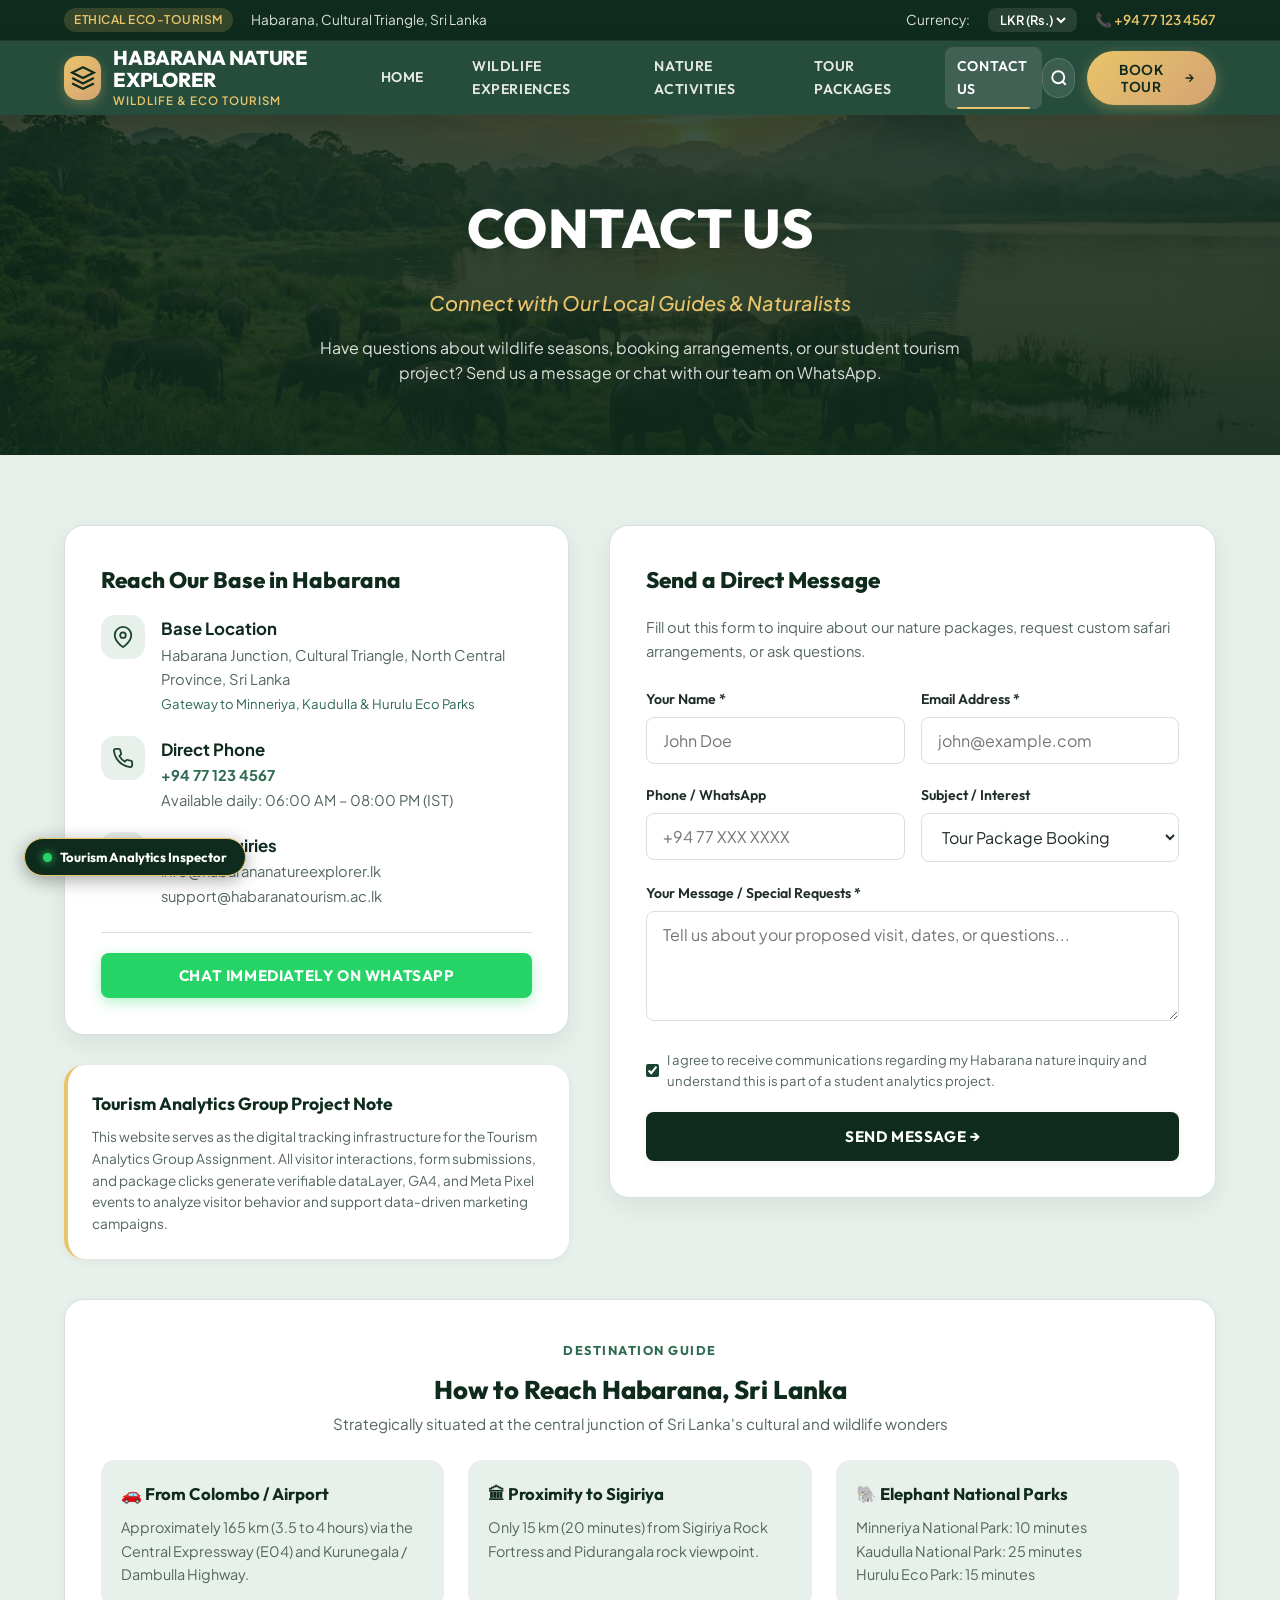
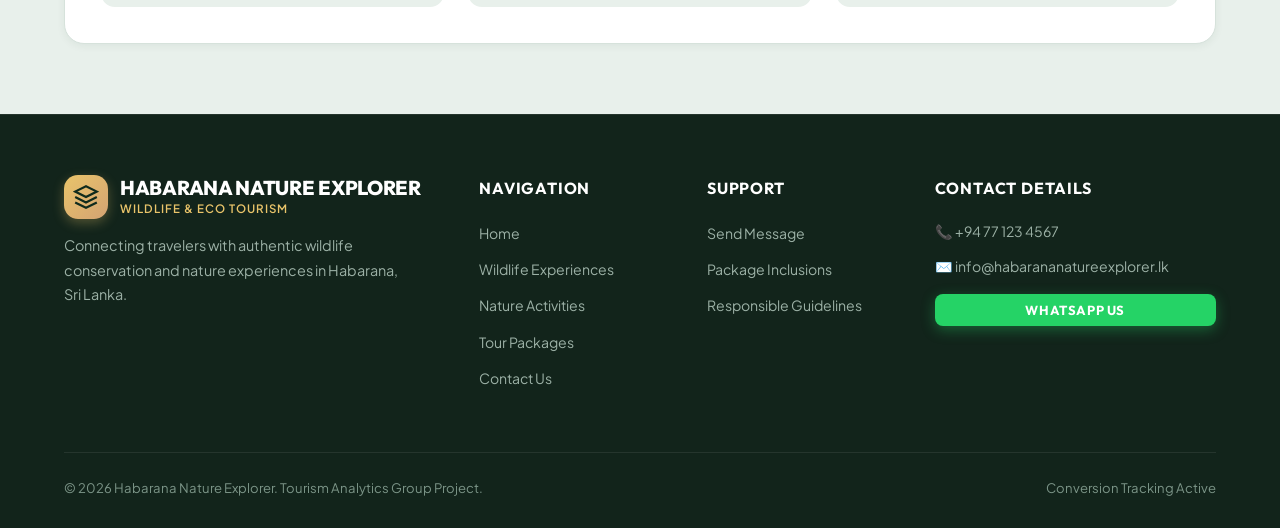
==== contact.html @ 4ec45e7d "Initial commit of Habarana Nature Explorer tourism website with GTM and GA4 tracking" ====
<!DOCTYPE html>
<html lang="en">
<head>
  <meta charset="UTF-8">
  <meta name="viewport" content="width=device-width, initial-scale=1.0">
  
  <title>Contact Us | Habarana Nature Explorer Sri Lanka</title>
  <meta name="description" content="Get in touch with Habarana Nature Explorer for wildlife safari bookings, guided nature walks, birdwatching tours, and student project inquiries.">
  <meta name="keywords" content="contact Habarana safari, book Sri Lanka wildlife tour, Habarana guide contact">
  
  <!-- Open Graph -->
  <meta property="og:title" content="Contact Us | Habarana Nature Explorer">
  <meta property="og:description" content="Reach our local nature naturalists and guides in Habarana, Sri Lanka.">
  <meta property="og:image" content="assets/images/hero-elephants.jpg">

  <!-- Google Tag Manager -->
  <script>
    (function(w,d,s,l,i){w[l]=w[l]||[];w[l].push({'gtm.start':
    new Date().getTime(),event:'gtm.js'});var f=d.getElementsByTagName(s)[0],
    j=d.createElement(s),dl=l!='dataLayer'?'&l='+l:'';j.async=true;j.src=
    'https://www.googletagmanager.com/gtm.js?id='+i+dl;f.parentNode.insertBefore(j,f);
    })(window,document,'script','dataLayer','GTM-HNE2026');
  </script>

  <!-- Google Analytics 4 (GA4) -->
  <script async src="https://www.googletagmanager.com/gtag/js?id=G-HNE9876543"></script>
  <script>
    window.dataLayer = window.dataLayer || [];
    function gtag(){dataLayer.push(arguments);}
    gtag('js', new Date());
    gtag('config', 'G-HNE9876543');
  </script>

  <!-- Meta Pixel Code -->
  <script>
    !function(f,b,e,v,n,t,s)
    {if(f.fbq)return;n=f.fbq=function(){n.callMethod?
    n.callMethod.apply(n,arguments):n.queue.push(arguments)};
    if(!f._fbq)f._fbq=n;n.push=n;n.loaded=!0;n.version='2.0';
    n.queue=[];t=b.createElement(e);t.async=!0;
    t.src=v;s=b.getElementsByTagName(e)[0];
    s.parentNode.insertBefore(t,s)}(window, document,'script',
    'https://connect.facebook.net/en_US/fbevents.js');
    fbq('init', '3829481729482910');
    fbq('track', 'PageView');
  </script>
  <noscript>
    <img height="1" width="1" style="display:none" 
         src="https://www.facebook.com/tr?id=3829481729482910&ev=PageView&noscript=1"/>
  </noscript>

  <link rel="stylesheet" href="assets/css/styles.css">
</head>
<body>
  <noscript>
    <iframe src="https://www.googletagmanager.com/ns.html?id=GTM-HNE2026"
            height="0" width="0" style="display:none;visibility:hidden"></iframe>
  </noscript>

  <a href="#mainContent" class="skip-link">Skip to content</a>

  <!-- Top Announcement Bar -->
  <aside class="top-bar" aria-label="Announcement & Currency Switcher">
    <div class="container top-bar-content">
      <div class="top-bar-left">
        <span class="top-pill">Ethical Eco-Tourism</span>
        <span>Habarana, Cultural Triangle, Sri Lanka</span>
      </div>
      <div class="top-bar-right">
        <span>Currency:</span>
        <div class="currency-toggle">
          <select id="currencySelector" aria-label="Select Currency">
            <option value="LKR" selected>LKR (Rs.)</option>
            <option value="USD">USD ($)</option>
            <option value="EUR">EUR (€)</option>
            <option value="GBP">GBP (£)</option>
          </select>
        </div>
        <a href="tel:+94771234567" style="color:var(--accent-gold); font-weight:600;">
          📞 +94 77 123 4567
        </a>
      </div>
    </div>
  </aside>

  <!-- Navigation Header -->
  <header class="site-header" role="banner">
    <div class="container nav-wrapper">
      <a href="index.html" class="site-logo">
        <div class="logo-badge">
          <svg viewBox="0 0 24 24" fill="none" stroke="currentColor" stroke-width="2">
            <path d="M12 2L2 7l10 5 10-5-10-5zM2 17l10 5 10-5M2 12l10 5 10-5"/>
          </svg>
        </div>
        <div class="logo-text">
          <span class="logo-title">Habarana Nature Explorer</span>
          <span class="logo-subtitle">Wildlife & Eco Tourism</span>
        </div>
      </a>

      <nav id="mainNav" class="nav-links" role="navigation">
        <a href="index.html" class="nav-link">Home</a>
        <a href="wildlife-experiences.html" class="nav-link">Wildlife Experiences</a>
        <a href="nature-activities.html" class="nav-link">Nature Activities</a>
        <a href="tour-packages.html" class="nav-link">Tour Packages</a>
        <a href="contact.html" class="nav-link active">Contact Us</a>
      </nav>

      <div class="nav-actions">
        <button id="searchTriggerBtn" class="search-trigger-btn" aria-label="Search website content">
          <svg width="18" height="18" viewBox="0 0 24 24" fill="none" stroke="currentColor" stroke-width="2.5">
            <circle cx="11" cy="11" r="8"/>
            <path d="m21 21-4.35-4.35"/>
          </svg>
        </button>

        <button class="btn-header-cta" data-open-booking="Contact Us Page Booking">
          <span>Book Tour</span>
          <svg width="16" height="16" viewBox="0 0 24 24" fill="none" stroke="currentColor" stroke-width="2.5">
            <path d="M5 12h14M12 5l7 7-7 7"/>
          </svg>
        </button>

        <button id="mobileMenuToggle" class="mobile-menu-btn" aria-label="Toggle navigation">
          <svg width="28" height="28" viewBox="0 0 24 24" fill="none" stroke="currentColor" stroke-width="2.5">
            <path d="M3 12h18M3 6h18M3 18h18"/>
          </svg>
        </button>
      </div>
    </div>
  </header>

  <!-- Page Header Sub-Hero -->
  <main id="mainContent">
    <section class="page-hero" style="background-image: url('assets/images/hero-elephants.jpg');">
      <div class="page-hero-overlay"></div>
      <div class="container page-hero-content">
        <h1 class="page-hero-title">CONTACT US</h1>
        <p class="page-hero-subtitle">Connect with Our Local Guides & Naturalists</p>
        <p class="page-hero-desc">
          Have questions about wildlife seasons, booking arrangements, or our student tourism project? Send us a message or chat with our team on WhatsApp.
        </p>
      </div>
    </section>

    <!-- Main Content: Contact Form & Info -->
    <section class="section section-sage">
      <div class="container">
        <div class="contact-layout">
          <!-- Left Column: Contact Details & Info -->
          <div>
            <div class="contact-card" style="margin-bottom: 30px;">
              <h2 class="contact-info-title">Reach Our Base in Habarana</h2>
              
              <div class="contact-method">
                <div class="contact-icon-box">
                  <svg width="22" height="22" viewBox="0 0 24 24" fill="none" stroke="currentColor" stroke-width="2">
                    <path d="M21 10c0 7-9 13-9 13s-9-6-9-13a9 9 0 0 1 18 0z"/>
                    <circle cx="12" cy="10" r="3"/>
                  </svg>
                </div>
                <div>
                  <h3 style="font-size:1.05rem; font-weight:700; color:var(--primary-dark);">Base Location</h3>
                  <p style="color:var(--text-muted); font-size:0.92rem;">
                    Habarana Junction, Cultural Triangle, North Central Province, Sri Lanka<br>
                    <span style="font-size:0.82rem; color:var(--primary-light);">Gateway to Minneriya, Kaudulla & Hurulu Eco Parks</span>
                  </p>
                </div>
              </div>

              <div class="contact-method">
                <div class="contact-icon-box">
                  <svg width="22" height="22" viewBox="0 0 24 24" fill="none" stroke="currentColor" stroke-width="2">
                    <path d="M22 16.92v3a2 2 0 0 1-2.18 2 19.79 19.79 0 0 1-8.63-3.07 19.5 19.5 0 0 1-6-6 19.79 19.79 0 0 1-3.07-8.67A2 2 0 0 1 4.11 2h3a2 2 0 0 1 2 1.72 12.84 12.84 0 0 0 .7 2.81 2 2 0 0 1-.45 2.11L8.09 9.91a16 16 0 0 0 6 6l1.27-1.27a2 2 0 0 1 2.11-.45 12.84 12.84 0 0 0 2.81.7A2 2 0 0 1 22 16.92z"/>
                  </svg>
                </div>
                <div>
                  <h3 style="font-size:1.05rem; font-weight:700; color:var(--primary-dark);">Direct Phone</h3>
                  <p style="color:var(--text-muted); font-size:0.92rem;">
                    <a href="tel:+94771234567" style="color:var(--primary-light); font-weight:700;">+94 77 123 4567</a><br>
                    Available daily: 06:00 AM – 08:00 PM (IST)
                  </p>
                </div>
              </div>

              <div class="contact-method">
                <div class="contact-icon-box">
                  <svg width="22" height="22" viewBox="0 0 24 24" fill="none" stroke="currentColor" stroke-width="2">
                    <path d="M4 4h16c1.1 0 2 .9 2 2v12c0 1.1-.9 2-2 2H4c-1.1 0-2-.9-2-2V6c0-1.1.9-2 2-2z"/>
                    <polyline points="22,6 12,13 2,6"/>
                  </svg>
                </div>
                <div>
                  <h3 style="font-size:1.05rem; font-weight:700; color:var(--primary-dark);">Email Inquiries</h3>
                  <p style="color:var(--text-muted); font-size:0.92rem;">
                    info@habarananatureexplorer.lk<br>
                    support@habaranatourism.ac.lk
                  </p>
                </div>
              </div>

              <div style="margin-top:24px; padding-top:20px; border-top:1px solid var(--border-light);">
                <button class="btn btn-whatsapp btn-block" onclick="window.open('https://wa.me/94771234567?text=Hello%20Habarana%20Nature%20Explorer,%20I%20am%20contacting%20you%20from%20the%20website', '_blank')" data-package="Contact Page WhatsApp">
                  <span>Chat Immediately on WhatsApp</span>
                </button>
              </div>
            </div>

            <!-- Academic Note Card -->
            <div style="background:white; border-radius:var(--radius-lg); padding:24px; border-left:4px solid var(--accent-gold); box-shadow:var(--shadow-sm);">
              <h4 style="font-family:var(--font-heading); font-size:1.1rem; color:var(--primary-dark); font-weight:700; margin-bottom:8px;">
                Tourism Analytics Group Project Note
              </h4>
              <p style="font-size:0.85rem; color:var(--text-muted); line-height:1.6;">
                This website serves as the digital tracking infrastructure for the Tourism Analytics Group Assignment. All visitor interactions, form submissions, and package clicks generate verifiable dataLayer, GA4, and Meta Pixel events to analyze visitor behavior and support data-driven marketing campaigns.
              </p>
            </div>
          </div>

          <!-- Right Column: Interactive Contact Form -->
          <div class="contact-card">
            <h2 class="contact-info-title">Send a Direct Message</h2>
            <p style="color:var(--text-muted); font-size:0.92rem; margin-bottom:24px;">
              Fill out this form to inquire about our nature packages, request custom safari arrangements, or ask questions.
            </p>

            <form id="mainContactForm">
              <div class="form-row">
                <div class="form-group">
                  <label class="form-label" for="contactName">Your Name *</label>
                  <input type="text" id="contactName" class="form-control" placeholder="John Doe" required>
                </div>
                <div class="form-group">
                  <label class="form-label" for="contactEmail">Email Address *</label>
                  <input type="email" id="contactEmail" class="form-control" placeholder="john@example.com" required>
                </div>
              </div>

              <div class="form-row">
                <div class="form-group">
                  <label class="form-label" for="contactPhone">Phone / WhatsApp</label>
                  <input type="tel" id="contactPhone" class="form-control" placeholder="+94 77 XXX XXXX">
                </div>
                <div class="form-group">
                  <label class="form-label" for="contactCategory">Subject / Interest</label>
                  <select id="contactCategory" class="form-control">
                    <option value="Package Booking">Tour Package Booking</option>
                    <option value="Wildlife Safari">Wildlife Safari Excursion</option>
                    <option value="Birdwatching Guide">Birdwatching Guided Tour</option>
                    <option value="Nature Photography">Nature Photography Inquiries</option>
                    <option value="Academic Inquiry">Tourism Analytics Project Inquiry</option>
                    <option value="Other">General Question</option>
                  </select>
                </div>
              </div>

              <div class="form-group">
                <label class="form-label" for="contactMessage">Your Message / Special Requests *</label>
                <textarea id="contactMessage" class="form-control" rows="4" placeholder="Tell us about your proposed visit, dates, or questions..." required></textarea>
              </div>

              <div style="margin-bottom:20px;">
                <label style="display:flex; align-items:center; gap:8px; font-size:0.82rem; color:var(--text-muted); cursor:pointer;">
                  <input type="checkbox" required checked style="accent-color:var(--primary);">
                  I agree to receive communications regarding my Habarana nature inquiry and understand this is part of a student analytics project.
                </label>
              </div>

              <button type="submit" class="btn btn-dark btn-block" style="padding:15px;" data-analytics-event="submit_main_contact">
                Send Message &rarr;
              </button>
            </form>
          </div>
        </div>

        <!-- Location Guide Card -->
        <div style="background:white; border-radius:var(--radius-lg); padding:36px; margin-top:40px; border:1px solid var(--border-light); box-shadow:var(--shadow-sm);">
          <div class="section-header" style="margin-bottom:24px;">
            <span class="section-tag">Destination Guide</span>
            <h3 style="font-family:var(--font-heading); font-size:1.6rem; color:var(--primary-dark); font-weight:800;">
              How to Reach Habarana, Sri Lanka
            </h3>
            <p style="color:var(--text-muted); font-size:0.95rem;">Strategically situated at the central junction of Sri Lanka's cultural and wildlife wonders</p>
          </div>

          <div style="display:grid; grid-template-columns:repeat(auto-fit, minmax(240px, 1fr)); gap:24px; font-size:0.9rem;">
            <div style="background:var(--bg-sage); padding:20px; border-radius:var(--radius-md);">
              <h4 style="font-family:var(--font-heading); font-size:1.05rem; color:var(--primary-dark); margin-bottom:8px;">🚗 From Colombo / Airport</h4>
              <p style="color:var(--text-muted);">Approximately 165 km (3.5 to 4 hours) via the Central Expressway (E04) and Kurunegala / Dambulla Highway.</p>
            </div>
            <div style="background:var(--bg-sage); padding:20px; border-radius:var(--radius-md);">
              <h4 style="font-family:var(--font-heading); font-size:1.05rem; color:var(--primary-dark); margin-bottom:8px;">🏛 Proximity to Sigiriya</h4>
              <p style="color:var(--text-muted);">Only 15 km (20 minutes) from Sigiriya Rock Fortress and Pidurangala rock viewpoint.</p>
            </div>
            <div style="background:var(--bg-sage); padding:20px; border-radius:var(--radius-md);">
              <h4 style="font-family:var(--font-heading); font-size:1.05rem; color:var(--primary-dark); margin-bottom:8px;">🐘 Elephant National Parks</h4>
              <p style="color:var(--text-muted);">Minneriya National Park: 10 minutes<br>Kaudulla National Park: 25 minutes<br>Hurulu Eco Park: 15 minutes</p>
            </div>
          </div>
        </div>
      </div>
    </section>
  </main>

  <!-- Site Footer -->
  <footer class="site-footer" role="contentinfo">
    <div class="container">
      <div class="footer-grid">
        <div class="footer-brand">
          <div class="site-logo">
            <div class="logo-badge">
              <svg viewBox="0 0 24 24" fill="none" stroke="currentColor" stroke-width="2">
                <path d="M12 2L2 7l10 5 10-5-10-5zM2 17l10 5 10-5M2 12l10 5 10-5"/>
              </svg>
            </div>
            <div class="logo-text">
              <span class="logo-title">Habarana Nature Explorer</span>
              <span class="logo-subtitle">Wildlife & Eco Tourism</span>
            </div>
          </div>
          <p>Connecting travelers with authentic wildlife conservation and nature experiences in Habarana, Sri Lanka.</p>
        </div>

        <div>
          <h4 class="footer-heading">Navigation</h4>
          <ul class="footer-links">
            <li><a href="index.html">Home</a></li>
            <li><a href="wildlife-experiences.html">Wildlife Experiences</a></li>
            <li><a href="nature-activities.html">Nature Activities</a></li>
            <li><a href="tour-packages.html">Tour Packages</a></li>
            <li><a href="contact.html">Contact Us</a></li>
          </ul>
        </div>

        <div>
          <h4 class="footer-heading">Support</h4>
          <ul class="footer-links">
            <li><a href="contact.html">Send Message</a></li>
            <li><a href="tour-packages.html">Package Inclusions</a></li>
            <li><a href="wildlife-experiences.html#responsible">Responsible Guidelines</a></li>
          </ul>
        </div>

        <div>
          <h4 class="footer-heading">Contact Details</h4>
          <p style="font-size:0.88rem; color:#9cb1a6; margin-bottom:12px;">📞 +94 77 123 4567</p>
          <p style="font-size:0.88rem; color:#9cb1a6; margin-bottom:16px;">✉️ info@habarananatureexplorer.lk</p>
          <button class="btn btn-whatsapp btn-sm btn-block" onclick="window.open('https://wa.me/94771234567?text=Hello%20from%20Habarana%20Nature%20Explorer%20Contact', '_blank')">
            WhatsApp Us
          </button>
        </div>
      </div>

      <div class="footer-bottom">
        <div>&copy; 2026 Habarana Nature Explorer. Tourism Analytics Group Project.</div>
        <div>Conversion Tracking Active</div>
      </div>
    </div>
  </footer>

  <!-- Search Modal -->
  <div class="modal-overlay" id="searchModal">
    <div class="modal-container">
      <div class="modal-header">
        <h3>Search Habarana Experiences</h3>
        <button class="modal-close-btn" id="closeSearchModal">&times;</button>
      </div>
      <div class="modal-body">
        <input type="text" id="siteSearchInput" class="form-control" placeholder="Search experiences...">
        <div id="searchResultsContainer" style="margin-top: 16px;"></div>
      </div>
    </div>
  </div>

  <script src="assets/js/analytics-config.js"></script>
  <script src="assets/js/analytics-tracker.js"></script>
  <script src="assets/js/main.js"></script>
</body>
</html>
---- assets/css/styles.css ----
/* ==========================================================================
   HABARANA NATURE EXPLORER - MODERN DESIGN SYSTEM
   Tourism Analytics Group Project - Sri Lanka Eco Tourism
   ========================================================================== */

@import url('https://fonts.googleapis.com/css2?family=Outfit:wght@300;400;500;600;700;800&family=Plus+Jakarta+Sans:wght@300;400;500;600;700&display=swap');

:root {
  /* Brand Palette */
  --primary-dark: #0f2b1d;
  --primary: #1b4332;
  --primary-light: #2d6a4f;
  --primary-subtle: #40916c;
  --primary-soft: #d8f3dc;
  --accent-gold: #e9c46a;
  --accent-ochre: #d4a373;
  --accent-warm: #e76f51;

  /* Neutrals & Surfaces */
  --bg-page: #f4f7f5;
  --bg-surface: #ffffff;
  --bg-sage: #e8f0eb;
  --bg-dark: #12241b;
  --text-main: #1f2d26;
  --text-muted: #53675c;
  --text-light: #f8faf9;
  --border-light: #d6e2db;
  --border-focus: #2d6a4f;

  /* Shadows */
  --shadow-sm: 0 2px 8px rgba(15, 43, 29, 0.06);
  --shadow-md: 0 8px 24px rgba(15, 43, 29, 0.08);
  --shadow-lg: 0 16px 36px rgba(15, 43, 29, 0.12);
  --shadow-hover: 0 20px 40px rgba(15, 43, 29, 0.16);

  /* Typography */
  --font-heading: 'Outfit', -apple-system, BlinkMacSystemFont, sans-serif;
  --font-body: 'Plus Jakarta Sans', -apple-system, BlinkMacSystemFont, sans-serif;

  /* Transitions */
  --transition-fast: 0.2s cubic-bezier(0.4, 0, 0.2, 1);
  --transition-normal: 0.3s cubic-bezier(0.4, 0, 0.2, 1);
  --transition-slow: 0.5s cubic-bezier(0.4, 0, 0.2, 1);

  /* Radius */
  --radius-sm: 8px;
  --radius-md: 14px;
  --radius-lg: 20px;
  --radius-full: 9999px;

  /* Layout */
  --container-max: 1200px;
}

/* Base & Reset */
*, *::before, *::after {
  box-sizing: border-box;
  margin: 0;
  padding: 0;
}

html {
  scroll-behavior: smooth;
  font-size: 16px;
}

body {
  font-family: var(--font-body);
  color: var(--text-main);
  background-color: var(--bg-page);
  line-height: 1.65;
  overflow-x: hidden;
  -webkit-font-smoothing: antialiased;
}

img {
  max-width: 100%;
  height: auto;
  display: block;
}

a {
  color: inherit;
  text-decoration: none;
  transition: color var(--transition-fast);
}

button, input, select, textarea {
  font-family: inherit;
  font-size: 1rem;
}

ul {
  list-style: none;
}

/* Accessibility Skip Link */
.skip-link {
  position: absolute;
  top: -100px;
  left: 20px;
  background: var(--accent-gold);
  color: var(--primary-dark);
  padding: 10px 18px;
  font-weight: 700;
  border-radius: var(--radius-sm);
  z-index: 10000;
  transition: top var(--transition-fast);
}
.skip-link:focus {
  top: 20px;
}

/* Container */
.container {
  width: 100%;
  max-width: var(--container-max);
  margin-left: auto;
  margin-right: auto;
  padding-left: 24px;
  padding-right: 24px;
}

/* ==========================================================================
   TOP ANNOUNCEMENT BAR
   ========================================================================== */
.top-bar {
  background-color: var(--primary-dark);
  color: rgba(255, 255, 255, 0.85);
  font-size: 0.85rem;
  padding: 8px 0;
  border-bottom: 1px solid rgba(255, 255, 255, 0.08);
}

.top-bar-content {
  display: flex;
  align-items: center;
  justify-content: space-between;
  flex-wrap: wrap;
  gap: 12px;
}

.top-bar-left, .top-bar-right {
  display: flex;
  align-items: center;
  gap: 18px;
}

.top-pill {
  display: inline-flex;
  align-items: center;
  gap: 6px;
  background: rgba(233, 196, 106, 0.18);
  color: var(--accent-gold);
  padding: 2px 10px;
  border-radius: var(--radius-full);
  font-size: 0.75rem;
  font-weight: 600;
  text-transform: uppercase;
  letter-spacing: 0.5px;
}

.currency-toggle {
  display: inline-flex;
  align-items: center;
  gap: 6px;
  background: rgba(255, 255, 255, 0.1);
  padding: 3px 8px;
  border-radius: var(--radius-sm);
}

.currency-toggle select {
  background: transparent;
  border: none;
  color: white;
  font-size: 0.8rem;
  font-weight: 600;
  cursor: pointer;
  outline: none;
}
.currency-toggle select option {
  background: var(--primary-dark);
  color: white;
}

/* ==========================================================================
   HEADER & NAVBAR
   ========================================================================== */
.site-header {
  position: sticky;
  top: 0;
  z-index: 1000;
  background: rgba(27, 67, 50, 0.95);
  backdrop-filter: blur(12px);
  -webkit-backdrop-filter: blur(12px);
  box-shadow: 0 4px 20px rgba(0, 0, 0, 0.15);
  transition: all var(--transition-normal);
}

.nav-wrapper {
  display: flex;
  align-items: center;
  justify-content: space-between;
  height: 74px;
}

.site-logo {
  display: flex;
  align-items: center;
  gap: 12px;
  text-decoration: none;
}

.logo-badge {
  width: 44px;
  height: 44px;
  background: linear-gradient(135deg, var(--accent-gold), var(--accent-ochre));
  border-radius: var(--radius-md);
  display: flex;
  align-items: center;
  justify-content: center;
  color: var(--primary-dark);
  box-shadow: 0 4px 12px rgba(233, 196, 106, 0.3);
}

.logo-badge svg {
  width: 26px;
  height: 26px;
}

.logo-text {
  display: flex;
  flex-direction: column;
}

.logo-title {
  font-family: var(--font-heading);
  font-size: 1.25rem;
  font-weight: 800;
  color: #ffffff;
  letter-spacing: -0.3px;
  line-height: 1.1;
  text-transform: uppercase;
}

.logo-subtitle {
  font-size: 0.72rem;
  color: var(--accent-gold);
  letter-spacing: 1px;
  font-weight: 600;
  text-transform: uppercase;
}

.nav-links {
  display: flex;
  align-items: center;
  gap: 24px;
}

.nav-link {
  font-family: var(--font-heading);
  font-size: 0.88rem;
  font-weight: 600;
  color: rgba(255, 255, 255, 0.88);
  padding: 8px 12px;
  border-radius: var(--radius-sm);
  text-transform: uppercase;
  letter-spacing: 0.6px;
  transition: all var(--transition-fast);
  position: relative;
}

.nav-link:hover, .nav-link.active {
  color: #ffffff;
  background: rgba(255, 255, 255, 0.12);
}

.nav-link.active::after {
  content: '';
  position: absolute;
  bottom: 0;
  left: 12px;
  right: 12px;
  height: 2px;
  background: var(--accent-gold);
  border-radius: var(--radius-full);
}

.nav-actions {
  display: flex;
  align-items: center;
  gap: 12px;
}

.search-trigger-btn {
  background: rgba(255, 255, 255, 0.1);
  border: 1px solid rgba(255, 255, 255, 0.15);
  color: white;
  width: 40px;
  height: 40px;
  border-radius: var(--radius-full);
  display: flex;
  align-items: center;
  justify-content: center;
  cursor: pointer;
  transition: all var(--transition-fast);
}

.search-trigger-btn:hover {
  background: rgba(255, 255, 255, 0.2);
  transform: translateY(-1px);
}

.btn-header-cta {
  background: linear-gradient(135deg, var(--accent-gold), var(--accent-ochre));
  color: var(--primary-dark);
  font-weight: 700;
  font-size: 0.85rem;
  padding: 10px 20px;
  border-radius: var(--radius-full);
  text-transform: uppercase;
  letter-spacing: 0.6px;
  box-shadow: 0 4px 14px rgba(233, 196, 106, 0.3);
  transition: all var(--transition-fast);
  border: none;
  cursor: pointer;
  display: inline-flex;
  align-items: center;
  gap: 8px;
}

.btn-header-cta:hover {
  transform: translateY(-2px);
  box-shadow: 0 6px 18px rgba(233, 196, 106, 0.45);
}

.mobile-menu-btn {
  display: none;
  background: transparent;
  border: none;
  color: white;
  cursor: pointer;
  padding: 6px;
}

/* ==========================================================================
   HERO SECTIONS
   ========================================================================== */
.hero-section {
  position: relative;
  min-height: 580px;
  display: flex;
  align-items: center;
  color: white;
  background-size: cover;
  background-position: center;
  background-repeat: no-repeat;
  padding: 80px 0;
  overflow: hidden;
}

.hero-overlay {
  position: absolute;
  inset: 0;
  background: linear-gradient(
    180deg,
    rgba(15, 43, 29, 0.72) 0%,
    rgba(15, 43, 29, 0.65) 50%,
    rgba(15, 43, 29, 0.88) 100%
  );
  z-index: 1;
}

.hero-content {
  position: relative;
  z-index: 2;
  max-width: 860px;
}

.hero-tag {
  display: inline-flex;
  align-items: center;
  gap: 8px;
  background: rgba(233, 196, 106, 0.2);
  border: 1px solid rgba(233, 196, 106, 0.4);
  color: var(--accent-gold);
  padding: 6px 16px;
  border-radius: var(--radius-full);
  font-size: 0.85rem;
  font-weight: 700;
  text-transform: uppercase;
  letter-spacing: 1.2px;
  margin-bottom: 20px;
  backdrop-filter: blur(4px);
}

.hero-title {
  font-family: var(--font-heading);
  font-size: clamp(2.4rem, 5vw, 4rem);
  font-weight: 800;
  line-height: 1.1;
  text-transform: uppercase;
  letter-spacing: -0.5px;
  margin-bottom: 20px;
  text-shadow: 0 4px 20px rgba(0, 0, 0, 0.4);
}

.hero-title span {
  color: var(--accent-gold);
}

.hero-description {
  font-size: clamp(1.05rem, 2vw, 1.25rem);
  color: rgba(255, 255, 255, 0.92);
  line-height: 1.6;
  max-width: 680px;
  margin-bottom: 32px;
}

.hero-cta-group {
  display: flex;
  align-items: center;
  flex-wrap: wrap;
  gap: 16px;
}

/* Page Header Sub-Heroes */
.page-hero {
  position: relative;
  min-height: 340px;
  display: flex;
  align-items: center;
  color: white;
  background-size: cover;
  background-position: center;
  text-align: center;
  padding: 60px 0;
}

.page-hero-overlay {
  position: absolute;
  inset: 0;
  background: linear-gradient(180deg, rgba(15, 43, 29, 0.8) 0%, rgba(15, 43, 29, 0.92) 100%);
  z-index: 1;
}

.page-hero-content {
  position: relative;
  z-index: 2;
  max-width: 780px;
  margin: 0 auto;
}

.page-hero-title {
  font-family: var(--font-heading);
  font-size: clamp(2.2rem, 4.5vw, 3.4rem);
  font-weight: 800;
  text-transform: uppercase;
  letter-spacing: 0.5px;
  margin-bottom: 12px;
  color: #ffffff;
}

.page-hero-subtitle {
  font-size: 1.25rem;
  color: var(--accent-gold);
  font-style: italic;
  font-weight: 500;
  margin-bottom: 16px;
}

.page-hero-desc {
  font-size: 1rem;
  color: rgba(255, 255, 255, 0.85);
  line-height: 1.6;
  max-width: 650px;
  margin: 0 auto;
}

/* ==========================================================================
   BUTTONS
   ========================================================================== */
.btn {
  display: inline-flex;
  align-items: center;
  justify-content: center;
  gap: 10px;
  font-family: var(--font-heading);
  font-size: 0.95rem;
  font-weight: 700;
  padding: 13px 26px;
  border-radius: var(--radius-sm);
  text-transform: uppercase;
  letter-spacing: 0.6px;
  cursor: pointer;
  transition: all var(--transition-fast);
  border: none;
  text-align: center;
}

.btn-primary {
  background: linear-gradient(135deg, var(--accent-gold), var(--accent-ochre));
  color: var(--primary-dark);
  box-shadow: 0 4px 16px rgba(233, 196, 106, 0.35);
}

.btn-primary:hover {
  transform: translateY(-2px);
  box-shadow: 0 8px 22px rgba(233, 196, 106, 0.5);
  color: var(--primary-dark);
}

.btn-secondary {
  background: rgba(255, 255, 255, 0.15);
  color: #ffffff;
  border: 1px solid rgba(255, 255, 255, 0.35);
  backdrop-filter: blur(6px);
}

.btn-secondary:hover {
  background: rgba(255, 255, 255, 0.25);
  transform: translateY(-2px);
  color: #ffffff;
}

.btn-dark {
  background: var(--primary-dark);
  color: #ffffff;
  box-shadow: var(--shadow-sm);
}

.btn-dark:hover {
  background: var(--primary);
  transform: translateY(-2px);
  box-shadow: var(--shadow-md);
  color: #ffffff;
}

.btn-outline {
  background: transparent;
  color: var(--primary);
  border: 2px solid var(--primary);
}

.btn-outline:hover {
  background: var(--primary);
  color: white;
}

.btn-whatsapp {
  background: #25d366;
  color: #ffffff;
  font-weight: 700;
  box-shadow: 0 4px 14px rgba(37, 211, 102, 0.35);
}
.btn-whatsapp:hover {
  background: #1ebc59;
  transform: translateY(-2px);
  color: #ffffff;
}

.btn-sm {
  padding: 8px 16px;
  font-size: 0.82rem;
}

.btn-block {
  width: 100%;
}

/* ==========================================================================
   SECTIONS & GRIDS
   ========================================================================== */
.section {
  padding: 70px 0;
}

.section-sage {
  background-color: var(--bg-sage);
}

.section-dark {
  background-color: var(--primary-dark);
  color: white;
}

.section-header {
  text-align: center;
  max-width: 720px;
  margin: 0 auto 50px auto;
}

.section-tag {
  display: inline-block;
  font-family: var(--font-heading);
  font-size: 0.8rem;
  font-weight: 700;
  text-transform: uppercase;
  letter-spacing: 1.5px;
  color: var(--primary-light);
  margin-bottom: 8px;
}

.section-dark .section-tag {
  color: var(--accent-gold);
}

.section-title {
  font-family: var(--font-heading);
  font-size: clamp(1.8rem, 3.2vw, 2.6rem);
  font-weight: 800;
  color: var(--primary-dark);
  text-transform: uppercase;
  letter-spacing: -0.3px;
  line-height: 1.2;
  margin-bottom: 12px;
}

.section-dark .section-title {
  color: #ffffff;
}

.section-subtitle {
  font-size: 1.05rem;
  color: var(--text-muted);
  font-style: italic;
}

.section-dark .section-subtitle {
  color: rgba(255, 255, 255, 0.75);
}

/* Feature Spotlight Section (Nature Photography) */
.feature-spotlight {
  background: #ffffff;
  border-radius: var(--radius-lg);
  overflow: hidden;
  box-shadow: var(--shadow-md);
  margin-bottom: 60px;
}

.spotlight-grid {
  display: grid;
  grid-template-columns: 1fr 1fr;
  align-items: center;
}

.spotlight-image {
  height: 100%;
  min-height: 360px;
  overflow: hidden;
}

.spotlight-image img {
  width: 100%;
  height: 100%;
  object-fit: cover;
  transition: transform var(--transition-slow);
}

.feature-spotlight:hover .spotlight-image img {
  transform: scale(1.04);
}

.spotlight-content {
  padding: 44px;
}

.spotlight-content h3 {
  font-family: var(--font-heading);
  font-size: 1.8rem;
  font-weight: 800;
  text-transform: uppercase;
  color: var(--primary-dark);
  margin-bottom: 16px;
}

.spotlight-content p {
  color: var(--text-muted);
  font-size: 1.05rem;
  line-height: 1.7;
  margin-bottom: 24px;
}

/* 3-Column Grid */
.grid-3 {
  display: grid;
  grid-template-columns: repeat(3, 1fr);
  gap: 28px;
}

/* 4-Column Grid */
.grid-4 {
  display: grid;
  grid-template-columns: repeat(4, 1fr);
  gap: 24px;
}

/* Experience & Activity Card */
.nature-card {
  background: #ffffff;
  border-radius: var(--radius-md);
  overflow: hidden;
  box-shadow: var(--shadow-sm);
  display: flex;
  flex-direction: column;
  transition: all var(--transition-normal);
  border: 1px solid var(--border-light);
  height: 100%;
}

.nature-card:hover {
  transform: translateY(-6px);
  box-shadow: var(--shadow-hover);
  border-color: var(--primary-light);
}

.card-media {
  position: relative;
  aspect-ratio: 4/3;
  overflow: hidden;
  background: #d8e2dc;
}

.card-media img {
  width: 100%;
  height: 100%;
  object-fit: cover;
  transition: transform var(--transition-slow);
}

.nature-card:hover .card-media img {
  transform: scale(1.06);
}

.card-badge {
  position: absolute;
  top: 14px;
  left: 14px;
  background: rgba(15, 43, 29, 0.85);
  color: var(--accent-gold);
  font-family: var(--font-heading);
  font-size: 0.75rem;
  font-weight: 700;
  padding: 4px 10px;
  border-radius: var(--radius-sm);
  backdrop-filter: blur(4px);
  text-transform: uppercase;
}

.card-body {
  padding: 24px;
  display: flex;
  flex-direction: column;
  flex-grow: 1;
}

.card-title {
  font-family: var(--font-heading);
  font-size: 1.15rem;
  font-weight: 700;
  text-transform: uppercase;
  color: var(--primary-dark);
  margin-bottom: 10px;
  line-height: 1.3;
}

.card-desc {
  font-size: 0.92rem;
  color: var(--text-muted);
  line-height: 1.6;
  margin-bottom: 20px;
  flex-grow: 1;
}

.card-footer {
  padding-top: 14px;
  border-top: 1px solid rgba(0, 0, 0, 0.06);
  display: flex;
  align-items: center;
  justify-content: space-between;
}

.card-action-link {
  font-family: var(--font-heading);
  font-weight: 700;
  font-size: 0.85rem;
  color: var(--primary-light);
  text-transform: uppercase;
  letter-spacing: 0.4px;
  display: inline-flex;
  align-items: center;
  gap: 6px;
}

.card-action-link:hover {
  color: var(--accent-ochre);
}

/* ==========================================================================
   CALLOUT BANNER (GREEN NOTICE BLOCK)
   ========================================================================== */
.callout-banner {
  background: linear-gradient(135deg, #1b4332 0%, #133527 100%);
  color: #ffffff;
  padding: 50px 40px;
  border-radius: var(--radius-lg);
  margin: 60px 0;
  box-shadow: var(--shadow-lg);
  position: relative;
  overflow: hidden;
}

.callout-banner::before {
  content: '';
  position: absolute;
  top: -50px;
  right: -50px;
  width: 200px;
  height: 200px;
  background: radial-gradient(circle, rgba(233, 196, 106, 0.15) 0%, transparent 70%);
  border-radius: 50%;
}

.callout-title {
  font-family: var(--font-heading);
  font-size: 1.85rem;
  font-weight: 800;
  color: #ffffff;
  margin-bottom: 10px;
}

.callout-subtitle {
  font-size: 1.05rem;
  color: var(--accent-gold);
  font-style: italic;
  font-weight: 500;
  margin-bottom: 18px;
}

.callout-text {
  font-size: 0.98rem;
  line-height: 1.7;
  color: rgba(255, 255, 255, 0.9);
  max-width: 900px;
  margin-bottom: 24px;
}

.callout-buttons {
  display: flex;
  gap: 16px;
  flex-wrap: wrap;
}

/* Important Notice Strip */
.notice-strip {
  background: #1b4332;
  color: #ffffff;
  padding: 30px;
  border-radius: var(--radius-md);
  margin-top: 40px;
  border-left: 5px solid var(--accent-gold);
}

.notice-strip h4 {
  font-family: var(--font-heading);
  font-size: 1.2rem;
  font-weight: 700;
  margin-bottom: 8px;
  color: var(--accent-gold);
}

.notice-strip p {
  font-size: 0.92rem;
  line-height: 1.6;
  color: rgba(255, 255, 255, 0.88);
}

/* ==========================================================================
   TOUR PACKAGES (IMAGE 5)
   ========================================================================== */
.packages-grid {
  display: grid;
  grid-template-columns: repeat(3, 1fr);
  gap: 30px;
}

.package-card {
  background: #ffffff;
  border-radius: var(--radius-lg);
  overflow: hidden;
  box-shadow: var(--shadow-md);
  border: 1px solid var(--border-light);
  display: flex;
  flex-direction: column;
  transition: all var(--transition-normal);
  position: relative;
}

.package-card.featured {
  border: 2px solid var(--accent-gold);
  transform: scale(1.02);
}

.package-card:hover {
  transform: translateY(-8px);
  box-shadow: var(--shadow-hover);
}

.package-ribbon {
  position: absolute;
  top: 16px;
  right: 16px;
  background: var(--accent-gold);
  color: var(--primary-dark);
  font-family: var(--font-heading);
  font-size: 0.75rem;
  font-weight: 800;
  padding: 5px 12px;
  border-radius: var(--radius-full);
  text-transform: uppercase;
  letter-spacing: 0.5px;
  z-index: 2;
  box-shadow: 0 2px 8px rgba(0, 0, 0, 0.2);
}

.package-media {
  aspect-ratio: 4/3;
  overflow: hidden;
  position: relative;
}

.package-media img {
  width: 100%;
  height: 100%;
  object-fit: cover;
  transition: transform var(--transition-slow);
}

.package-card:hover .package-media img {
  transform: scale(1.05);
}

.package-content {
  padding: 28px;
  display: flex;
  flex-direction: column;
  flex-grow: 1;
}

.package-name {
  font-family: var(--font-heading);
  font-size: 1.35rem;
  font-weight: 800;
  text-transform: uppercase;
  color: var(--primary-dark);
  margin-bottom: 12px;
}

.package-pricing {
  margin-bottom: 16px;
  padding-bottom: 16px;
  border-bottom: 1px dashed var(--border-light);
}

.price-main {
  font-family: var(--font-heading);
  font-size: 1.55rem;
  font-weight: 800;
  color: var(--primary-light);
}

.price-unit {
  font-size: 0.88rem;
  color: var(--text-muted);
  font-weight: 500;
}

.package-meta {
  display: flex;
  align-items: center;
  gap: 16px;
  margin-bottom: 16px;
  font-size: 0.88rem;
  color: var(--text-muted);
}

.meta-item {
  display: flex;
  align-items: center;
  gap: 6px;
}

.package-desc {
  font-size: 0.92rem;
  color: var(--text-muted);
  line-height: 1.6;
  margin-bottom: 20px;
}

.package-inclusions-title {
  font-family: var(--font-heading);
  font-size: 0.9rem;
  font-weight: 700;
  text-transform: uppercase;
  letter-spacing: 0.5px;
  color: var(--primary-dark);
  margin-bottom: 10px;
}

.inclusions-list {
  list-style: none;
  margin-bottom: 24px;
  flex-grow: 1;
}

.inclusions-list li {
  position: relative;
  padding-left: 20px;
  font-size: 0.88rem;
  color: var(--text-main);
  margin-bottom: 8px;
  line-height: 1.5;
}

.inclusions-list li::before {
  content: '■';
  position: absolute;
  left: 0;
  top: 0;
  font-size: 0.75rem;
  color: var(--primary-light);
}

/* ==========================================================================
   CONTACT & BOOKING MODAL & FORM
   ========================================================================== */
.contact-layout {
  display: grid;
  grid-template-columns: 1fr 1.2fr;
  gap: 40px;
  align-items: flex-start;
}

.contact-card {
  background: white;
  padding: 36px;
  border-radius: var(--radius-lg);
  box-shadow: var(--shadow-md);
  border: 1px solid var(--border-light);
}

.contact-info-block {
  margin-bottom: 28px;
}

.contact-info-title {
  font-family: var(--font-heading);
  font-size: 1.4rem;
  font-weight: 800;
  color: var(--primary-dark);
  margin-bottom: 16px;
}

.contact-method {
  display: flex;
  align-items: flex-start;
  gap: 16px;
  margin-bottom: 20px;
}

.contact-icon-box {
  width: 44px;
  height: 44px;
  border-radius: var(--radius-md);
  background: var(--bg-sage);
  color: var(--primary);
  display: flex;
  align-items: center;
  justify-content: center;
  flex-shrink: 0;
}

.form-group {
  margin-bottom: 20px;
}

.form-row {
  display: grid;
  grid-template-columns: 1fr 1fr;
  gap: 16px;
}

.form-label {
  display: block;
  font-family: var(--font-heading);
  font-weight: 600;
  font-size: 0.88rem;
  color: var(--text-main);
  margin-bottom: 6px;
}

.form-control {
  width: 100%;
  padding: 12px 16px;
  border: 1.5px solid var(--border-light);
  border-radius: var(--radius-sm);
  background: #ffffff;
  color: var(--text-main);
  transition: border-color var(--transition-fast), box-shadow var(--transition-fast);
}

.form-control:focus {
  outline: none;
  border-color: var(--primary);
  box-shadow: 0 0 0 3px rgba(45, 106, 79, 0.15);
}

textarea.form-control {
  resize: vertical;
  min-height: 110px;
}

/* Modal Overlay */
.modal-overlay {
  position: fixed;
  inset: 0;
  background: rgba(15, 43, 29, 0.7);
  backdrop-filter: blur(4px);
  z-index: 2000;
  display: flex;
  align-items: center;
  justify-content: center;
  padding: 20px;
  opacity: 0;
  pointer-events: none;
  transition: opacity var(--transition-fast);
}

.modal-overlay.active {
  opacity: 1;
  pointer-events: auto;
}

.modal-container {
  background: white;
  width: 100%;
  max-width: 580px;
  border-radius: var(--radius-lg);
  box-shadow: var(--shadow-lg);
  max-height: 90vh;
  overflow-y: auto;
  transform: translateY(20px) scale(0.96);
  transition: transform var(--transition-fast);
}

.modal-overlay.active .modal-container {
  transform: translateY(0) scale(1);
}

.modal-header {
  padding: 24px 28px;
  background: var(--primary-dark);
  color: white;
  display: flex;
  align-items: center;
  justify-content: space-between;
}

.modal-header h3 {
  font-family: var(--font-heading);
  font-size: 1.3rem;
  font-weight: 700;
}

.modal-close-btn {
  background: rgba(255, 255, 255, 0.15);
  border: none;
  color: white;
  width: 32px;
  height: 32px;
  border-radius: 50%;
  display: flex;
  align-items: center;
  justify-content: center;
  cursor: pointer;
  transition: background var(--transition-fast);
}

.modal-close-btn:hover {
  background: rgba(255, 255, 255, 0.3);
}

.modal-body {
  padding: 28px;
}

/* Toast Notifications */
.toast-container {
  position: fixed;
  bottom: 24px;
  right: 24px;
  z-index: 4000;
  display: flex;
  flex-direction: column;
  gap: 12px;
  pointer-events: none;
}

.toast {
  background: var(--primary-dark);
  color: white;
  padding: 14px 20px;
  border-radius: var(--radius-md);
  box-shadow: var(--shadow-lg);
  display: flex;
  align-items: center;
  gap: 12px;
  font-size: 0.9rem;
  pointer-events: auto;
  border-left: 4px solid var(--accent-gold);
  animation: slideInRight 0.3s ease forwards;
}

@keyframes slideInRight {
  from {
    opacity: 0;
    transform: translateX(50px);
  }
  to {
    opacity: 1;
    transform: translateX(0);
  }
}

/* ==========================================================================
   FOOTER
   ========================================================================== */
.site-footer {
  background-color: var(--bg-dark);
  color: #c9d6cf;
  padding-top: 60px;
  padding-bottom: 30px;
  border-top: 1px solid rgba(255, 255, 255, 0.08);
}

.footer-grid {
  display: grid;
  grid-template-columns: 2fr 1fr 1fr 1.5fr;
  gap: 40px;
  margin-bottom: 50px;
}

.footer-brand p {
  font-size: 0.9rem;
  line-height: 1.7;
  color: #9cb1a6;
  margin-top: 14px;
  margin-bottom: 20px;
  max-width: 340px;
}

.footer-heading {
  font-family: var(--font-heading);
  font-size: 1rem;
  font-weight: 700;
  color: #ffffff;
  text-transform: uppercase;
  letter-spacing: 0.8px;
  margin-bottom: 18px;
}

.footer-links li {
  margin-bottom: 10px;
}

.footer-links a {
  font-size: 0.88rem;
  color: #9cb1a6;
  transition: color var(--transition-fast), padding-left var(--transition-fast);
}

.footer-links a:hover {
  color: var(--accent-gold);
  padding-left: 4px;
}

.footer-bottom {
  padding-top: 24px;
  border-top: 1px solid rgba(255, 255, 255, 0.08);
  display: flex;
  align-items: center;
  justify-content: space-between;
  flex-wrap: wrap;
  gap: 16px;
  font-size: 0.82rem;
  color: #7b9487;
}

/* ==========================================================================
   TOURISM ANALYTICS LIVE DEBUGGER & TAG INSPECTOR
   (Critical for Assignment Tasks 02, 03, 04 Presentation & Report)
   ========================================================================== */
.analytics-widget {
  position: fixed;
  bottom: 24px;
  left: 24px;
  z-index: 3000;
}

.analytics-toggle-btn {
  background: var(--primary-dark);
  color: #ffffff;
  border: 1px solid var(--accent-gold);
  padding: 10px 18px;
  border-radius: var(--radius-full);
  font-family: var(--font-heading);
  font-size: 0.82rem;
  font-weight: 700;
  display: inline-flex;
  align-items: center;
  gap: 8px;
  cursor: pointer;
  box-shadow: 0 4px 18px rgba(0, 0, 0, 0.35);
  transition: all var(--transition-fast);
}

.analytics-toggle-btn:hover {
  background: var(--primary);
  transform: translateY(-2px);
  box-shadow: 0 8px 24px rgba(0, 0, 0, 0.45);
}

.status-dot {
  width: 9px;
  height: 9px;
  border-radius: 50%;
  background: #25d366;
  box-shadow: 0 0 8px #25d366;
  animation: pulseDot 2s infinite;
}

@keyframes pulseDot {
  0%, 100% { opacity: 1; }
  50% { opacity: 0.4; }
}

.analytics-panel {
  position: fixed;
  bottom: 80px;
  left: 24px;
  width: 420px;
  max-width: calc(100vw - 48px);
  background: #0d1f15;
  border: 1px solid #2d6a4f;
  border-radius: var(--radius-md);
  box-shadow: 0 16px 40px rgba(0, 0, 0, 0.6);
  color: #e0ece4;
  font-family: var(--font-body);
  display: none;
  flex-direction: column;
  max-height: 540px;
  overflow: hidden;
  z-index: 3001;
}

.analytics-panel.active {
  display: flex;
}

.analytics-panel-header {
  padding: 14px 18px;
  background: #07150e;
  border-bottom: 1px solid #1f4231;
  display: flex;
  align-items: center;
  justify-content: space-between;
}

.analytics-panel-header h4 {
  font-family: var(--font-heading);
  font-size: 0.95rem;
  font-weight: 700;
  color: var(--accent-gold);
  display: flex;
  align-items: center;
  gap: 8px;
}

.panel-close-btn {
  background: transparent;
  border: none;
  color: #9cb1a6;
  cursor: pointer;
  font-size: 1.1rem;
}

.analytics-tabs {
  display: flex;
  background: #0b1c13;
  border-bottom: 1px solid #1f4231;
}

.analytics-tab-btn {
  flex: 1;
  padding: 10px 12px;
  background: transparent;
  border: none;
  color: #9cb1a6;
  font-size: 0.78rem;
  font-weight: 600;
  cursor: pointer;
  text-align: center;
  border-bottom: 2px solid transparent;
}

.analytics-tab-btn.active {
  color: #ffffff;
  border-color: var(--accent-gold);
  background: rgba(233, 196, 106, 0.08);
}

.analytics-tab-content {
  padding: 16px;
  overflow-y: auto;
  flex-grow: 1;
  font-size: 0.82rem;
}

.tracking-status-cards {
  display: grid;
  grid-template-columns: 1fr;
  gap: 8px;
  margin-bottom: 16px;
}

.status-badge-row {
  display: flex;
  align-items: center;
  justify-content: space-between;
  padding: 8px 12px;
  background: #132b1e;
  border-radius: var(--radius-sm);
  border: 1px solid #1f4231;
}

.status-label {
  font-weight: 600;
  font-size: 0.78rem;
}

.status-value {
  font-family: monospace;
  font-size: 0.75rem;
  color: var(--accent-gold);
}

.live-events-stream {
  display: flex;
  flex-direction: column;
  gap: 8px;
  max-height: 240px;
  overflow-y: auto;
}

.event-item {
  background: #11261a;
  border-left: 3px solid var(--accent-gold);
  padding: 8px 10px;
  border-radius: 4px;
  font-family: monospace;
  font-size: 0.76rem;
}

.event-header {
  display: flex;
  justify-content: space-between;
  margin-bottom: 4px;
}

.event-name {
  color: #25d366;
  font-weight: bold;
}

.event-time {
  color: #7b9487;
  font-size: 0.7rem;
}

.event-details {
  color: #c9d6cf;
  white-space: pre-wrap;
  word-break: break-all;
}

.panel-footer-actions {
  padding: 12px 16px;
  background: #07150e;
  border-top: 1px solid #1f4231;
  display: flex;
  gap: 8px;
}

.btn-panel {
  flex: 1;
  padding: 7px 12px;
  font-size: 0.75rem;
  border-radius: var(--radius-sm);
  cursor: pointer;
  border: none;
  font-weight: 600;
  text-align: center;
}

.btn-panel-export {
  background: #1b4332;
  color: white;
  border: 1px solid #2d6a4f;
}

.btn-panel-clear {
  background: rgba(255, 255, 255, 0.08);
  color: #9cb1a6;
}

/* ==========================================================================
   RESPONSIVE DESIGN (TABLET & MOBILE)
   ========================================================================== */
@media (max-width: 1024px) {
  .grid-4 {
    grid-template-columns: repeat(2, 1fr);
  }
  .grid-3 {
    grid-template-columns: repeat(2, 1fr);
  }
  .packages-grid {
    grid-template-columns: 1fr;
    max-width: 540px;
    margin: 0 auto;
  }
  .package-card.featured {
    transform: none;
  }
  .footer-grid {
    grid-template-columns: 1fr 1fr;
  }
}

@media (max-width: 768px) {
  .nav-links {
    position: fixed;
    top: 74px;
    left: 0;
    right: 0;
    background: var(--primary-dark);
    flex-direction: column;
    padding: 24px;
    box-shadow: 0 20px 30px rgba(0, 0, 0, 0.4);
    display: none;
    gap: 16px;
  }
  .nav-links.active {
    display: flex;
  }
  .mobile-menu-btn {
    display: block;
  }
  .spotlight-grid {
    grid-template-columns: 1fr;
  }
  .grid-3, .grid-4 {
    grid-template-columns: 1fr;
  }
  .contact-layout {
    grid-template-columns: 1fr;
  }
  .form-row {
    grid-template-columns: 1fr;
  }
  .footer-grid {
    grid-template-columns: 1fr;
  }
  .hero-section {
    min-height: 480px;
    padding: 60px 0;
  }
  .callout-banner {
    padding: 30px 20px;
  }
  .analytics-panel {
    left: 12px;
    right: 12px;
    width: auto;
    bottom: 74px;
  }
}
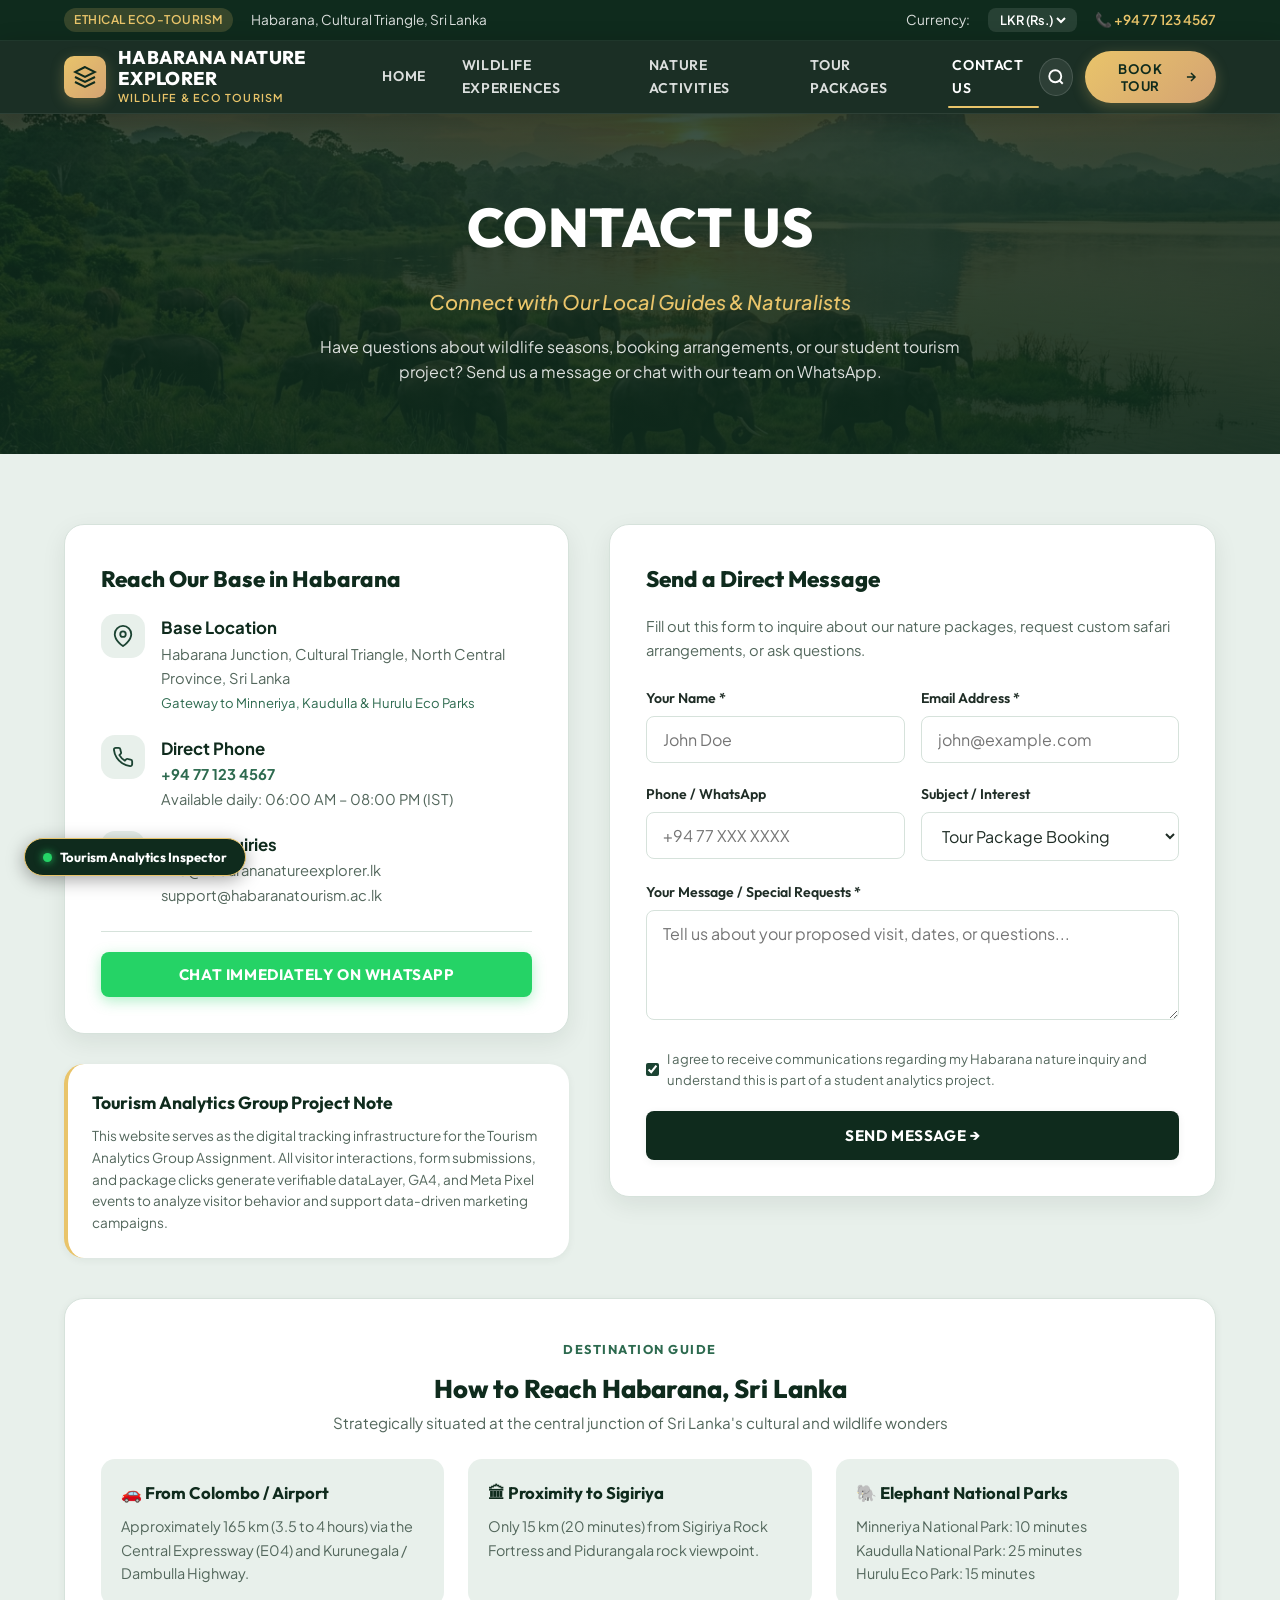
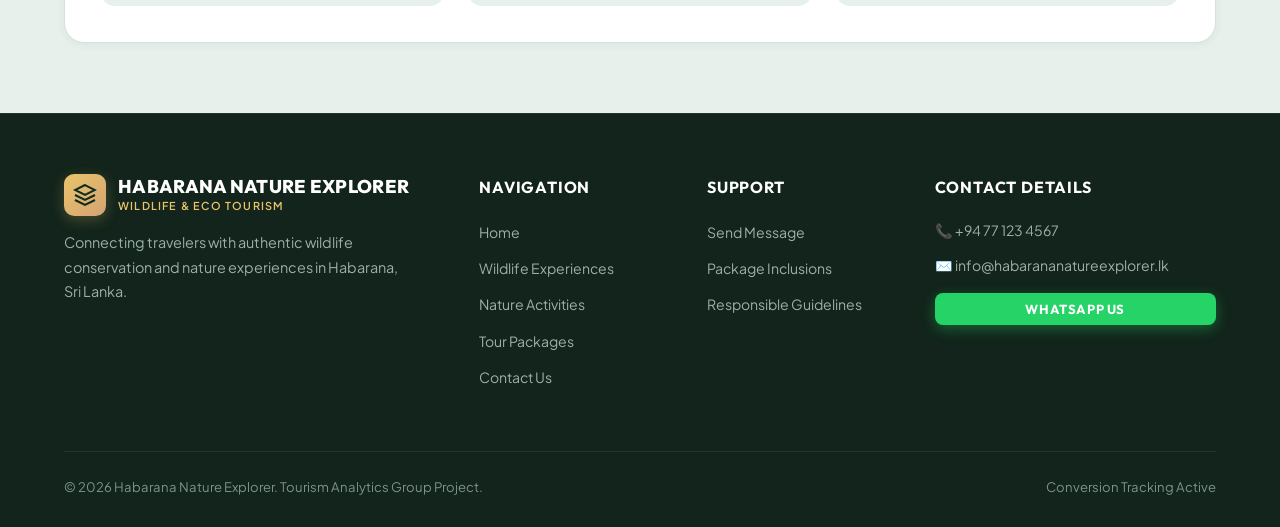
==== commit 78ceec40: "Configure active GA4 Measurement ID G-RY10B918S2 across all pages" ====
--- a/contact.html
+++ b/contact.html
@@ -23,12 +23,12 @@
   </script>
 
   <!-- Google Analytics 4 (GA4) -->
-  <script async src="https://www.googletagmanager.com/gtag/js?id=G-HNE9876543"></script>
+  <script async src="https://www.googletagmanager.com/gtag/js?id=G-RY10B918S2"></script>
   <script>
     window.dataLayer = window.dataLayer || [];
     function gtag(){dataLayer.push(arguments);}
     gtag('js', new Date());
-    gtag('config', 'G-HNE9876543');
+    gtag('config', 'G-RY10B918S2');
   </script>
 
   <!-- Meta Pixel Code -->
--- a/assets/css/styles.css
+++ b/assets/css/styles.css
@@ -184,16 +184,17 @@
 }
 
 /* ==========================================================================
-   HEADER & NAVBAR
+   HEADER & NAVBAR (Clean, Modern, Luxury Aesthetic)
    ========================================================================== */
 .site-header {
   position: sticky;
   top: 0;
   z-index: 1000;
-  background: rgba(27, 67, 50, 0.95);
-  backdrop-filter: blur(12px);
-  -webkit-backdrop-filter: blur(12px);
-  box-shadow: 0 4px 20px rgba(0, 0, 0, 0.15);
+  background: rgba(13, 35, 24, 0.94);
+  backdrop-filter: blur(16px);
+  -webkit-backdrop-filter: blur(16px);
+  border-bottom: 1px solid rgba(255, 255, 255, 0.08);
+  box-shadow: 0 4px 24px rgba(0, 0, 0, 0.2);
   transition: all var(--transition-normal);
 }
 
@@ -201,7 +202,7 @@
   display: flex;
   align-items: center;
   justify-content: space-between;
-  height: 74px;
+  height: 72px;
 }
 
 .site-logo {
@@ -212,20 +213,21 @@
 }
 
 .logo-badge {
-  width: 44px;
-  height: 44px;
+  width: 42px;
+  height: 42px;
   background: linear-gradient(135deg, var(--accent-gold), var(--accent-ochre));
-  border-radius: var(--radius-md);
+  border-radius: 10px;
   display: flex;
   align-items: center;
   justify-content: center;
   color: var(--primary-dark);
-  box-shadow: 0 4px 12px rgba(233, 196, 106, 0.3);
+  box-shadow: 0 4px 14px rgba(233, 196, 106, 0.25);
+  flex-shrink: 0;
 }
 
 .logo-badge svg {
-  width: 26px;
-  height: 26px;
+  width: 24px;
+  height: 24px;
 }
 
 .logo-text {
@@ -235,18 +237,18 @@
 
 .logo-title {
   font-family: var(--font-heading);
-  font-size: 1.25rem;
+  font-size: 1.15rem;
   font-weight: 800;
   color: #ffffff;
-  letter-spacing: -0.3px;
-  line-height: 1.1;
+  letter-spacing: 0.3px;
+  line-height: 1.15;
   text-transform: uppercase;
 }
 
 .logo-subtitle {
-  font-size: 0.72rem;
+  font-size: 0.68rem;
   color: var(--accent-gold);
-  letter-spacing: 1px;
+  letter-spacing: 1.2px;
   font-weight: 600;
   text-transform: uppercase;
 }
@@ -254,36 +256,50 @@
 .nav-links {
   display: flex;
   align-items: center;
-  gap: 24px;
+  gap: 28px;
 }
 
 .nav-link {
   font-family: var(--font-heading);
   font-size: 0.88rem;
   font-weight: 600;
-  color: rgba(255, 255, 255, 0.88);
-  padding: 8px 12px;
-  border-radius: var(--radius-sm);
+  color: rgba(255, 255, 255, 0.85);
+  padding: 8px 4px;
   text-transform: uppercase;
   letter-spacing: 0.6px;
-  transition: all var(--transition-fast);
+  transition: color var(--transition-fast);
   position: relative;
 }
 
-.nav-link:hover, .nav-link.active {
+.nav-link:hover {
   color: #ffffff;
-  background: rgba(255, 255, 255, 0.12);
-}
-
-.nav-link.active::after {
+}
+
+.nav-link::after {
   content: '';
   position: absolute;
   bottom: 0;
-  left: 12px;
-  right: 12px;
+  left: 0;
+  width: 100%;
   height: 2px;
   background: var(--accent-gold);
   border-radius: var(--radius-full);
+  transform: scaleX(0);
+  transform-origin: center;
+  transition: transform 0.25s ease;
+}
+
+.nav-link:hover::after, .nav-link.active::after {
+  transform: scaleX(1);
+}
+
+.nav-link.active {
+  color: #ffffff;
+}
+
+/* Strictly hide mobile CTA buttons on desktop */
+.mobile-menu-footer-cta {
+  display: none !important;
 }
 
 .nav-actions {
@@ -293,12 +309,12 @@
 }
 
 .search-trigger-btn {
-  background: rgba(255, 255, 255, 0.1);
-  border: 1px solid rgba(255, 255, 255, 0.15);
+  background: rgba(255, 255, 255, 0.08);
+  border: 1px solid rgba(255, 255, 255, 0.14);
   color: white;
-  width: 40px;
-  height: 40px;
-  border-radius: var(--radius-full);
+  width: 38px;
+  height: 38px;
+  border-radius: 50%;
   display: flex;
   align-items: center;
   justify-content: center;
@@ -307,7 +323,8 @@
 }
 
 .search-trigger-btn:hover {
-  background: rgba(255, 255, 255, 0.2);
+  background: rgba(255, 255, 255, 0.18);
+  border-color: var(--accent-gold);
   transform: translateY(-1px);
 }
 
@@ -315,23 +332,23 @@
   background: linear-gradient(135deg, var(--accent-gold), var(--accent-ochre));
   color: var(--primary-dark);
   font-weight: 700;
-  font-size: 0.85rem;
-  padding: 10px 20px;
+  font-size: 0.82rem;
+  padding: 9px 18px;
   border-radius: var(--radius-full);
   text-transform: uppercase;
   letter-spacing: 0.6px;
-  box-shadow: 0 4px 14px rgba(233, 196, 106, 0.3);
+  box-shadow: 0 4px 14px rgba(233, 196, 106, 0.25);
   transition: all var(--transition-fast);
   border: none;
   cursor: pointer;
   display: inline-flex;
   align-items: center;
-  gap: 8px;
+  gap: 6px;
 }
 
 .btn-header-cta:hover {
   transform: translateY(-2px);
-  box-shadow: 0 6px 18px rgba(233, 196, 106, 0.45);
+  box-shadow: 0 6px 18px rgba(233, 196, 106, 0.4);
 }
 
 .mobile-menu-btn {
@@ -1548,27 +1565,194 @@
 }
 
 @media (max-width: 768px) {
+  /* Ultra-Clean Top Announcement Bar */
+  .top-bar {
+    padding: 6px 0;
+    font-size: 0.78rem;
+  }
+  .top-bar-content {
+    gap: 8px;
+    justify-content: space-between;
+  }
+  .top-bar-left span:not(.top-pill) {
+    display: none; /* Hide verbose location text on small screens */
+  }
+  .top-bar-left {
+    gap: 6px;
+  }
+  .top-bar-right {
+    gap: 10px;
+  }
+  .currency-toggle {
+    padding: 2px 6px;
+  }
+  .currency-toggle select {
+    font-size: 0.75rem;
+  }
+
+  /* Sleek, Non-Wrapping Sticky Header */
+  .site-header {
+    background: rgba(15, 43, 29, 0.98);
+  }
+  .nav-wrapper {
+    height: 60px;
+    padding: 0 4px;
+  }
+
+  .site-logo {
+    gap: 10px;
+    max-width: calc(100% - 96px); /* Prevent squishing against icons */
+    flex-shrink: 1;
+    overflow: hidden;
+  }
+  .logo-badge {
+    width: 36px;
+    height: 36px;
+    border-radius: 8px;
+    flex-shrink: 0;
+  }
+  .logo-badge svg {
+    width: 20px;
+    height: 20px;
+  }
+  .logo-text {
+    overflow: hidden;
+  }
+  .logo-title {
+    font-size: 0.92rem;
+    line-height: 1.15;
+    letter-spacing: -0.2px;
+    white-space: nowrap;
+    overflow: hidden;
+    text-overflow: ellipsis;
+  }
+  .logo-subtitle {
+    font-size: 0.62rem;
+    letter-spacing: 0.5px;
+    white-space: nowrap;
+    overflow: hidden;
+    text-overflow: ellipsis;
+  }
+
+  /* Actions & Mobile Buttons */
+  .nav-actions {
+    gap: 8px;
+    flex-shrink: 0;
+  }
+  .nav-actions .btn-header-cta {
+    display: none; /* Hidden on mobile header to remove clutter; placed in drawer */
+  }
+  .search-trigger-btn {
+    width: 36px;
+    height: 36px;
+  }
+  .mobile-menu-btn {
+    display: flex;
+    align-items: center;
+    justify-content: center;
+    width: 38px;
+    height: 38px;
+    padding: 0;
+    border-radius: 8px;
+    background: rgba(255, 255, 255, 0.1);
+    border: 1px solid rgba(255, 255, 255, 0.15);
+  }
+  .mobile-menu-btn svg {
+    width: 22px;
+    height: 22px;
+  }
+
+  /* Luxury Mobile Slide-Down Drawer */
   .nav-links {
     position: fixed;
-    top: 74px;
+    top: 60px;
     left: 0;
     right: 0;
-    background: var(--primary-dark);
+    background: #0d2318;
+    background: linear-gradient(180deg, rgba(13, 35, 24, 0.99) 0%, rgba(7, 21, 14, 0.99) 100%);
+    backdrop-filter: blur(20px);
+    -webkit-backdrop-filter: blur(20px);
     flex-direction: column;
-    padding: 24px;
-    box-shadow: 0 20px 30px rgba(0, 0, 0, 0.4);
+    padding: 16px 20px 24px;
+    box-shadow: 0 20px 40px rgba(0, 0, 0, 0.7);
     display: none;
-    gap: 16px;
+    gap: 6px;
+    border-bottom: 2px solid var(--accent-gold);
+    max-height: calc(100vh - 60px);
+    overflow-y: auto;
+    z-index: 1001;
   }
   .nav-links.active {
     display: flex;
-  }
-  .mobile-menu-btn {
-    display: block;
-  }
+    animation: slideDownNav 0.25s ease-out forwards;
+  }
+
+  .nav-link {
+    font-size: 0.92rem;
+    padding: 12px 14px;
+    width: 100%;
+    border-radius: 8px;
+    border-bottom: 1px solid rgba(255, 255, 255, 0.06);
+    display: flex;
+    align-items: center;
+    justify-content: space-between;
+  }
+  .nav-link::after {
+    display: none !important;
+  }
+  .nav-link.active {
+    background: rgba(233, 196, 106, 0.12);
+    color: var(--accent-gold);
+    border-left: 3px solid var(--accent-gold);
+  }
+
+  .mobile-menu-footer-cta {
+    margin-top: 12px;
+    padding-top: 14px;
+    border-top: 1px solid rgba(255, 255, 255, 0.1);
+    display: flex;
+    flex-direction: column;
+    gap: 10px;
+    width: 100%;
+  }
+
+  /* Hero Section on Mobile */
+  .hero-section {
+    min-height: 440px;
+    padding: 40px 0;
+  }
+  .hero-tag {
+    font-size: 0.75rem;
+    padding: 4px 12px;
+    margin-bottom: 14px;
+  }
+  .hero-title {
+    font-size: 2.1rem;
+    margin-bottom: 14px;
+  }
+  .hero-description {
+    font-size: 0.95rem;
+    margin-bottom: 24px;
+  }
+  .hero-cta-group {
+    flex-direction: column;
+    width: 100%;
+    gap: 10px;
+  }
+  .hero-cta-group .btn {
+    width: 100%;
+  }
+
+  /* Grids & Cards */
   .spotlight-grid {
     grid-template-columns: 1fr;
   }
+  .spotlight-content {
+    padding: 24px 20px;
+  }
+  .spotlight-image {
+    min-height: 240px;
+  }
   .grid-3, .grid-4 {
     grid-template-columns: 1fr;
   }
@@ -1581,17 +1765,37 @@
   .footer-grid {
     grid-template-columns: 1fr;
   }
-  .hero-section {
-    min-height: 480px;
-    padding: 60px 0;
-  }
   .callout-banner {
-    padding: 30px 20px;
+    padding: 28px 20px;
+  }
+
+  /* Floating Analytics Inspector on Mobile */
+  .analytics-widget {
+    bottom: 12px;
+    left: 12px;
+  }
+  .analytics-toggle-btn {
+    padding: 6px 12px;
+    font-size: 0.72rem;
+    box-shadow: 0 4px 14px rgba(0, 0, 0, 0.5);
   }
   .analytics-panel {
-    left: 12px;
-    right: 12px;
+    left: 10px;
+    right: 10px;
     width: auto;
-    bottom: 74px;
-  }
-}
+    bottom: 60px;
+    max-height: 70vh;
+  }
+}
+
+@keyframes slideDownNav {
+  from {
+    opacity: 0;
+    transform: translateY(-8px);
+  }
+  to {
+    opacity: 1;
+    transform: translateY(0);
+  }
+}
+
